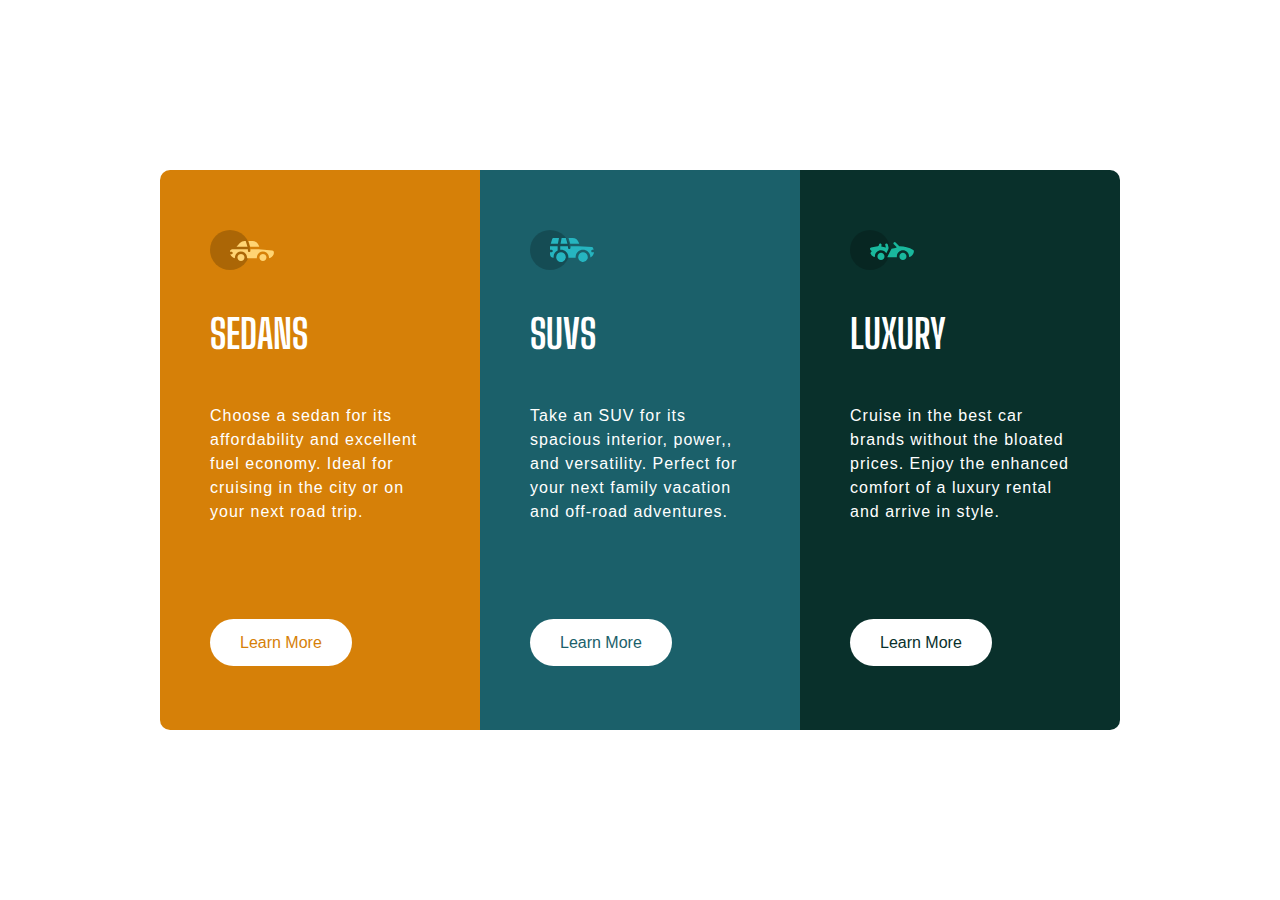
==== index.html @ 886cc132 "Zuri Frontend Tasks" ====
<!DOCTYPE html>
<html lang="en">
  <head>
    <meta charset="UTF-8" />
    <meta http-equiv="X-UA-Compatible" content="IE=edge" />
    <meta name="viewport" content="width=device-width, initial-scale=1.0" />
    <link rel="preconnect" href="https://fonts.googleapis.com" />
    <link rel="preconnect" href="https://fonts.gstatic.com" crossorigin />
    <link
      href="https://fonts.googleapis.com/css2?family=Big+Shoulders+Display:wght@700&display=swap"
      rel="stylesheet"
    />
    <link rel="stylesheet" href="style.css" />
    <link rel="icon" href="favicon-32x32.png" type="image/png" sizes="32x32" />
    <title>Flexbox</title>
  </head>
  <body>
    <header></header>

    <main>
      <div class="container">
        <div class="column1">
          <img src="/images/icon-sedans.svg" alt="" />
          <h2>SEDANS</h2>
          <p>
            Choose a sedan for its affordability and excellent fuel economy.
            Ideal for cruising in the city or on your next road trip.
          </p>
          <br />
          <br />
          <br />
          <br />
          <br />
          <a href="#" class="button1">Learn More</a>
        </div>

        <div class="column2">
          <img src="/images/icon-suvs.svg" alt="" />
          <h2>SUVS</h2>
          <p>
            Take an SUV for its spacious interior, power,, and versatility.
            Perfect for your next family vacation and off-road adventures.
          </p>
          <br />
          <br />
          <br />
          <br />
          <br />
          <a href="#" class="button2">Learn More</a>
        </div>

        <div class="column3">
          <img src="/images/icon-luxury.svg" alt="" />
          <h2>LUXURY</h2>
          <p>
            Cruise in the best car brands without the bloated prices. Enjoy the
            enhanced comfort of a luxury rental and arrive in style.
          </p>
          <br />
          <br />
          <br />
          <br />
          <br />
          <a href="#" class="button3">Learn More</a>
        </div>
      </div>
    </main>

    <footer></footer>
  </body>
</html>
---- style.css ----
* {
  padding: 0;
  margin: 0;
  box-sizing: border-box;
  font-family: Arial, Helvetica, sans-serif;
}

main {
  display: flex;
  place-items: center;
  height: 100vh;
}

.container {
  display: flex;
  margin: auto;
  justify-content: center;
  align-items: center;
  color: #ffffff;
}

h2 {
  font-family: "Big Shoulders Display", sans-serif;
  font-size: 40px;
  padding: 36px 0 26px;
}

p {
  line-height: 150%;
  letter-spacing: 1px;
  padding: 20px 0;
}

div {
  min-height: 560px;
  padding: 60px 50px;
}

.column1 {
  background: #d68008;
  width: 320px;
  border-radius: 10px 0 0 10px;
}

.column2 {
  background: #1b606a;
  width: 320px;
}

.column3 {
  background: #09302b;
  width: 320px;
  border-radius: 0 10px 10px 0;
}

.button1 {
  color: #d68008;
  text-decoration: none;
  padding: 15px 30px;
  background: #fff;
  border-radius: 36px;
}

.button1:hover {
  color: #ffffff;
  border: 2px solid #ffffff;
  background: none;
}

.button2 {
  color: #1b606a;
  text-decoration: none;
  padding: 15px 30px;
  background: #fff;
  border-radius: 36px;
}

.button2:hover {
  color: #ffffff;
  border: 2px solid #ffffff;
  background: none;
}

.button3 {
  color: #09302b;
  text-decoration: none;
  padding: 15px 30px;
  background: #fff;
  border-radius: 36px;
}

.button3:hover {
  color: #ffffff;
  border: 2px solid #ffffff;
  background: none;
}

@media only screen and (max-width: 960px) {
  .container {
    flex-direction: column;
  }

  .column1,
  .column2,
  .column3 {
    border-radius: 0;
  }
}
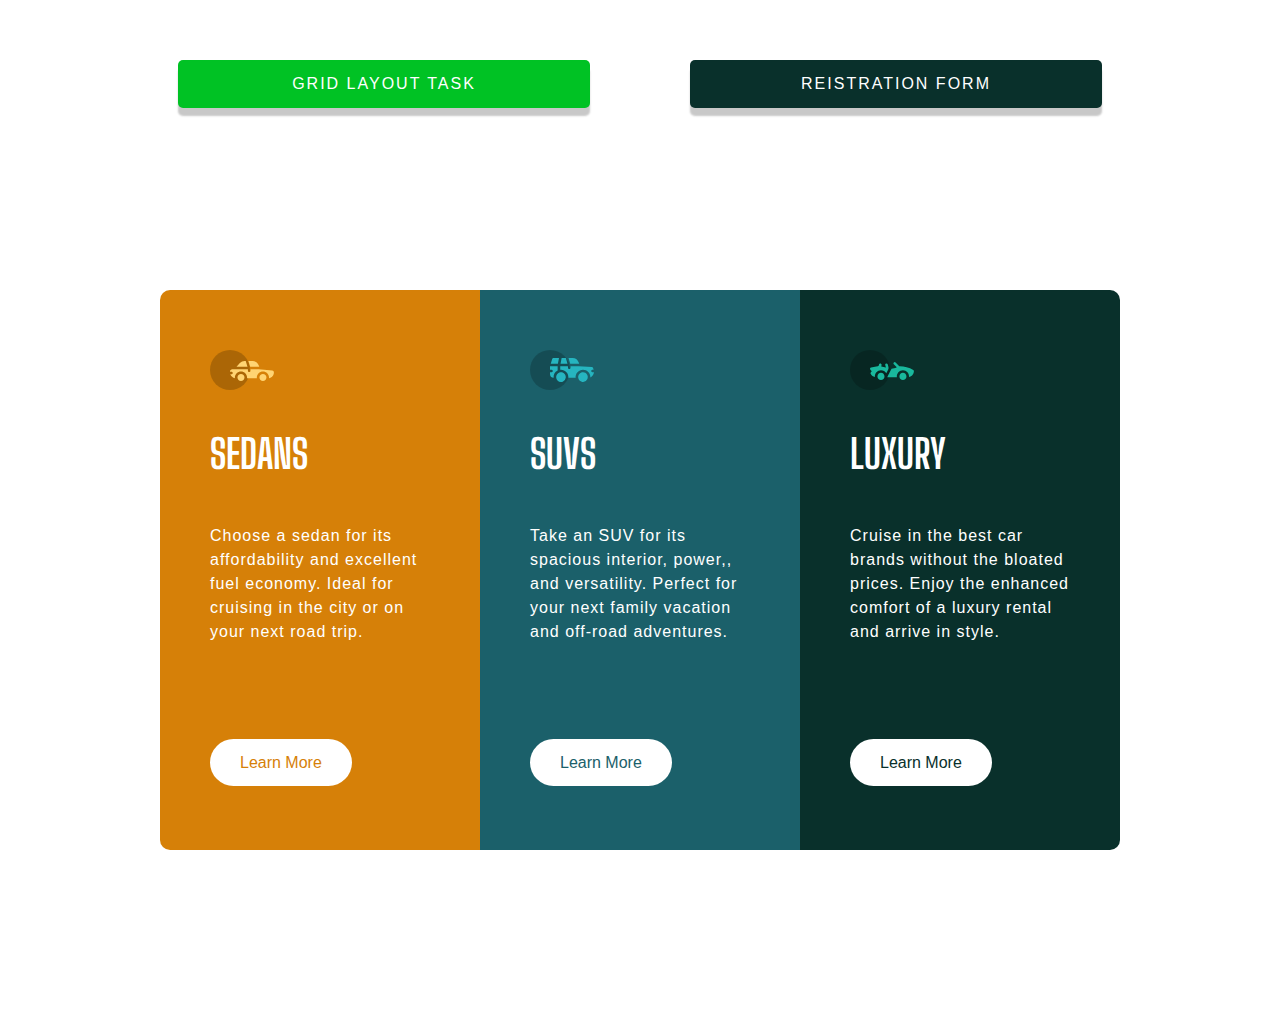
==== commit 63647db2: "Included links to Registration Form and Grid layout tasks" ====
--- a/index.html
+++ b/index.html
@@ -15,7 +15,19 @@
     <title>Flexbox</title>
   </head>
   <body>
-    <header></header>
+    <header>
+      <div class="left-container">
+        <div class="secondary-button">
+          <a href="/grid.html">GRID LAYOUT TASK</a>
+        </div>
+      </div>
+
+      <div class="right-container">
+        <div class="primary-button">
+          <a href="/register.html">REISTRATION FORM</a>
+        </div>
+      </div>
+    </header>
 
     <main>
       <div class="container">
--- a/style.css
+++ b/style.css
@@ -3,6 +3,18 @@
   margin: 0;
   box-sizing: border-box;
   font-family: Arial, Helvetica, sans-serif;
+}
+
+header {
+  display: flex;
+  width: 80%;
+  margin: auto;
+}
+
+.left-container,
+.right-container {
+  max-height: 100px;
+  width: 100%;
 }
 
 main {
@@ -32,23 +44,25 @@
 }
 
 div {
-  min-height: 560px;
   padding: 60px 50px;
 }
 
 .column1 {
   background: #d68008;
+  min-height: 560px;
   width: 320px;
   border-radius: 10px 0 0 10px;
 }
 
 .column2 {
   background: #1b606a;
+  min-height: 560px;
   width: 320px;
 }
 
 .column3 {
   background: #09302b;
+  min-height: 560px;
   width: 320px;
   border-radius: 0 10px 10px 0;
 }
@@ -95,11 +109,53 @@
   background: none;
 }
 
+.primary-button {
+  background: #09302b;
+  padding: 15px;
+  text-decoration: none;
+  border-radius: 5px;
+  color: #fff;
+  text-align: center;
+  width: 100%;
+  box-shadow: 0px 8px 2px rgba(16, 16, 16, 0.23);
+}
+
+.primary-button:hover {
+  background: #1b606a;
+  box-shadow: 0 3px 1px #09302b;
+}
+
+.secondary-button {
+  background: hsl(131, 100%, 38%);
+  padding: 15px;
+  text-decoration: none;
+  border-radius: 5px;
+  color: #fff;
+  text-align: center;
+  width: 100%;
+  box-shadow: 0px 8px 2px rgba(16, 16, 16, 0.23);
+}
+
+.primary-button a,
+.secondary-button a {
+  text-decoration: none;
+  color: #fff;
+  letter-spacing: 2px;
+}
+.secondary-button:hover {
+  background: hsl(248, 39%, 54%);
+  box-shadow: 0 3px 1px hsla(247, 31%, 36%, 0.892);
+}
+
 @media only screen and (max-width: 960px) {
   .container {
     flex-direction: column;
   }
 
+  header {
+    flex-direction: column;
+    width: 80%;
+  }
   .column1,
   .column2,
   .column3 {
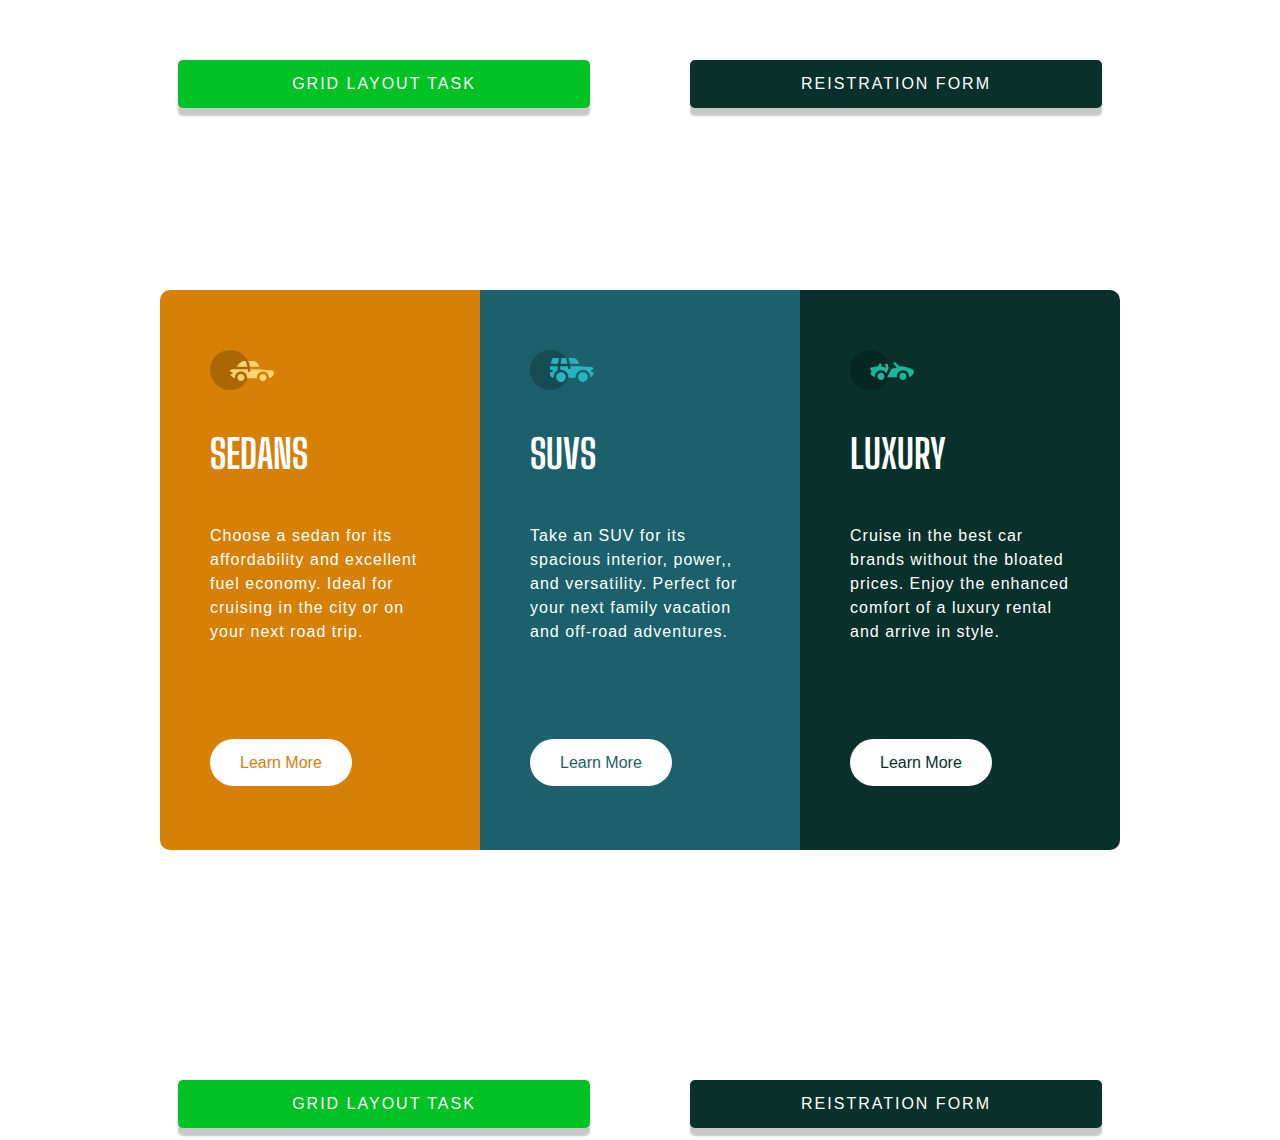
==== commit 500b4cdc: "Added the links to Registration Form and Grid Layout tasks to Footer" ====
--- a/index.html
+++ b/index.html
@@ -78,6 +78,18 @@
       </div>
     </main>
 
-    <footer></footer>
+    <footer>
+      <div class="left-container">
+        <div class="secondary-button">
+          <a href="/grid.html">GRID LAYOUT TASK</a>
+        </div>
+      </div>
+
+      <div class="right-container">
+        <div class="primary-button">
+          <a href="/register.html">REISTRATION FORM</a>
+        </div>
+      </div>
+    </footer>
   </body>
 </html>
--- a/style.css
+++ b/style.css
@@ -6,6 +6,12 @@
 }
 
 header {
+  display: flex;
+  width: 80%;
+  margin: auto;
+}
+
+footer {
   display: flex;
   width: 80%;
   margin: auto;
@@ -156,6 +162,12 @@
     flex-direction: column;
     width: 80%;
   }
+
+  footer {
+    flex-direction: column;
+    width: 80%;
+  }
+
   .column1,
   .column2,
   .column3 {
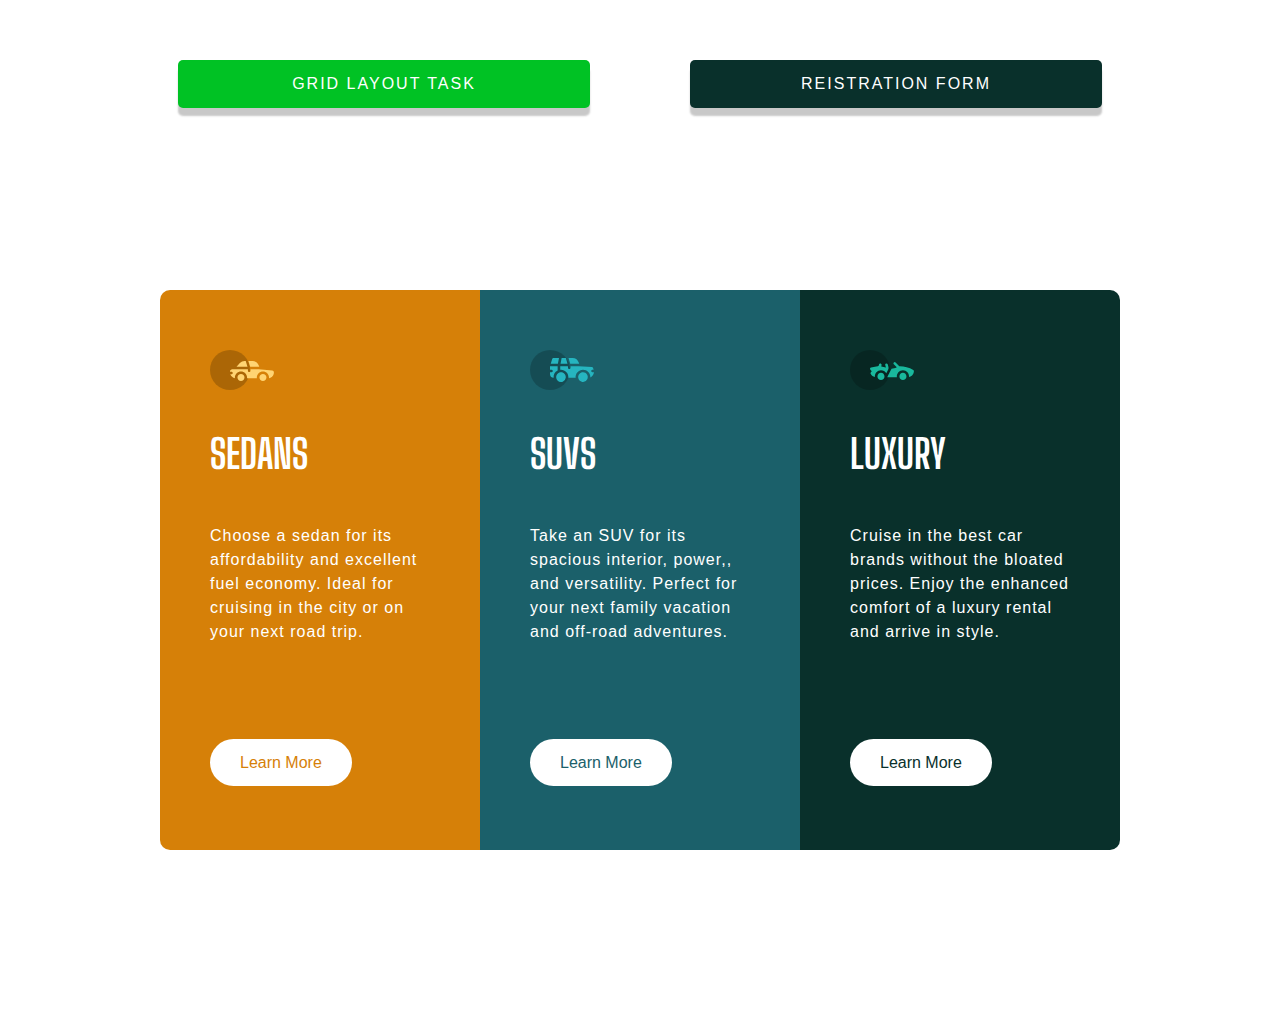
==== commit f26e3535: "Removed the links from Footer" ====
--- a/index.html
+++ b/index.html
@@ -78,18 +78,6 @@
       </div>
     </main>
 
-    <footer>
-      <div class="left-container">
-        <div class="secondary-button">
-          <a href="/grid.html">GRID LAYOUT TASK</a>
-        </div>
-      </div>
-
-      <div class="right-container">
-        <div class="primary-button">
-          <a href="/register.html">REISTRATION FORM</a>
-        </div>
-      </div>
-    </footer>
+    <footer></footer>
   </body>
 </html>
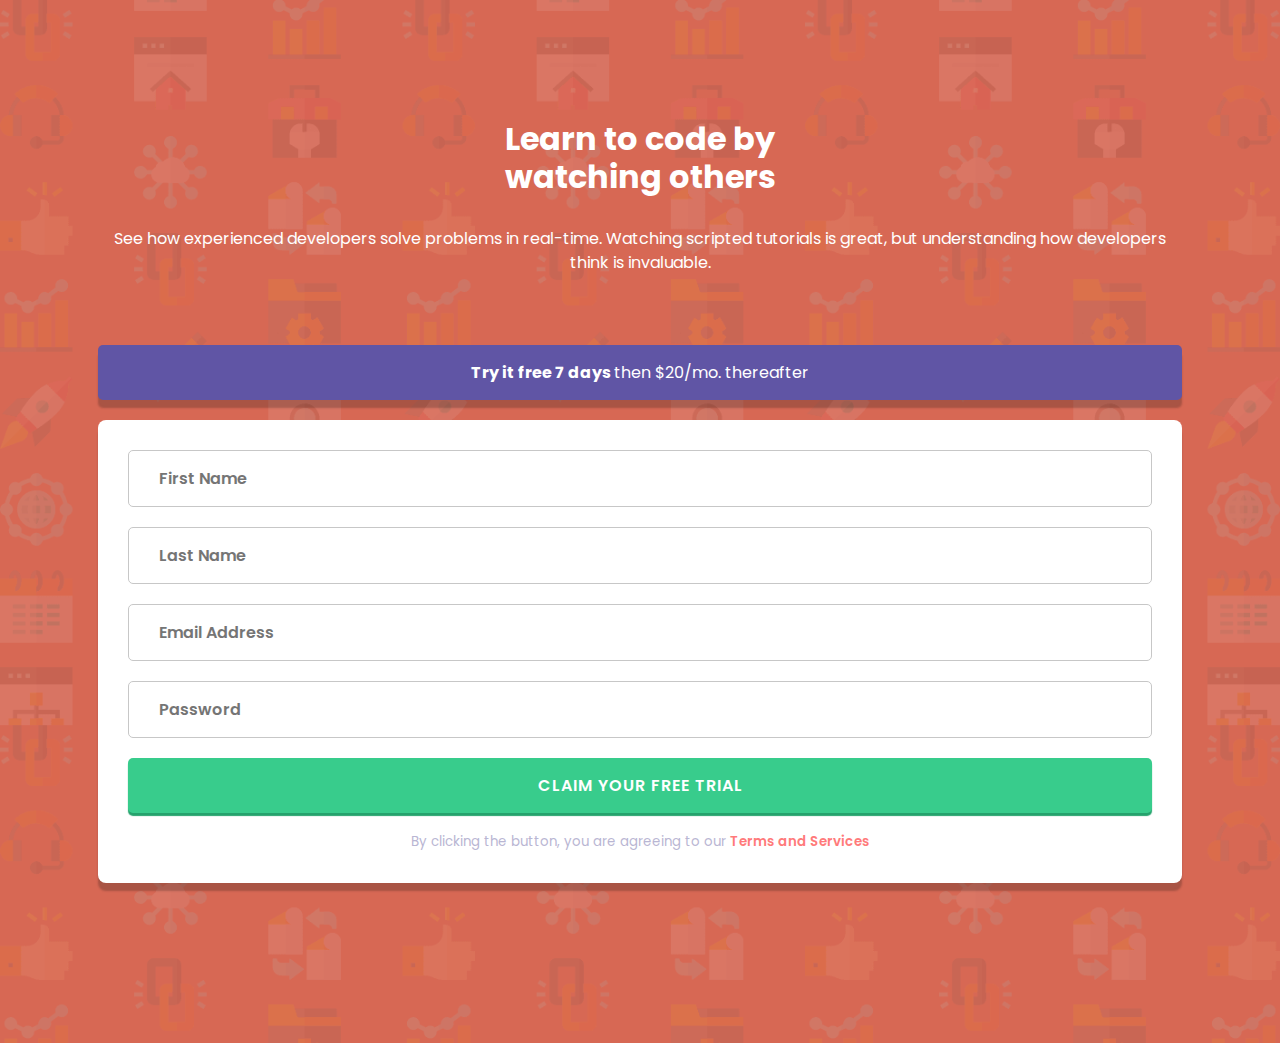
==== commit 1a20b697: "Rename register.html to index.html" ====
--- a/index.html
+++ b/index.html
@@ -7,77 +7,90 @@
     <link rel="preconnect" href="https://fonts.googleapis.com" />
     <link rel="preconnect" href="https://fonts.gstatic.com" crossorigin />
     <link
-      href="https://fonts.googleapis.com/css2?family=Big+Shoulders+Display:wght@700&display=swap"
+      href="https://fonts.googleapis.com/css2?family=Poppins:wght@400;500;600;700&display=swap"
       rel="stylesheet"
     />
-    <link rel="stylesheet" href="style.css" />
-    <link rel="icon" href="favicon-32x32.png" type="image/png" sizes="32x32" />
-    <title>Flexbox</title>
+    <link rel="stylesheet" href="reg-style.css" />
+    <title>Registration Form</title>
   </head>
   <body>
-    <header>
+    <main class="container">
       <div class="left-container">
-        <div class="secondary-button">
-          <a href="/grid.html">GRID LAYOUT TASK</a>
-        </div>
+        <h1>
+          Learn to code by <br />
+          watching others
+        </h1>
+        <p>
+          See how experienced developers solve problems in real-time. Watching
+          scripted tutorials is great, but understanding how developers think is
+          invaluable.
+        </p>
       </div>
 
       <div class="right-container">
-        <div class="primary-button">
-          <a href="/register.html">REISTRATION FORM</a>
-        </div>
-      </div>
-    </header>
-
-    <main>
-      <div class="container">
-        <div class="column1">
-          <img src="/images/icon-sedans.svg" alt="" />
-          <h2>SEDANS</h2>
-          <p>
-            Choose a sedan for its affordability and excellent fuel economy.
-            Ideal for cruising in the city or on your next road trip.
-          </p>
-          <br />
-          <br />
-          <br />
-          <br />
-          <br />
-          <a href="#" class="button1">Learn More</a>
+        <div class="secondary-button">
+          <a href="#">
+            <span> Try it free 7 days </span> then $20/mo. thereafter</a
+          >
         </div>
 
-        <div class="column2">
-          <img src="/images/icon-suvs.svg" alt="" />
-          <h2>SUVS</h2>
-          <p>
-            Take an SUV for its spacious interior, power,, and versatility.
-            Perfect for your next family vacation and off-road adventures.
-          </p>
-          <br />
-          <br />
-          <br />
-          <br />
-          <br />
-          <a href="#" class="button2">Learn More</a>
-        </div>
+        <form action="action-page.php" class="form-container">
+          <label for="fname"></label>
+          <input
+            type="text"
+            name="fname"
+            id="fname"
+            placeholder="First Name"
+            required
+            minlength="3"
+            maxlength="30"
+          />
 
-        <div class="column3">
-          <img src="/images/icon-luxury.svg" alt="" />
-          <h2>LUXURY</h2>
-          <p>
-            Cruise in the best car brands without the bloated prices. Enjoy the
-            enhanced comfort of a luxury rental and arrive in style.
-          </p>
-          <br />
-          <br />
-          <br />
-          <br />
-          <br />
-          <a href="#" class="button3">Learn More</a>
-        </div>
+          <label for="lname"></label>
+          <input
+            type="text"
+            name="lname"
+            id="lname"
+            placeholder="Last Name"
+            required
+            minlength="3"
+            maxlength="30"
+          />
+
+          <label for="email"></label>
+          <input
+            type="email"
+            name="email"
+            id="email"
+            placeholder="Email Address"
+            required
+            pattern="[^@\s]+@[^@\s]+\.[^@\s]+"
+            minlength="5"
+            maxlength="128"
+          />
+
+          <label for="password"></label>
+          <input
+            type="password"
+            name="password"
+            id="password"
+            placeholder="Password"
+            required
+            pattern="regex"
+            minlength="8"
+            maxlength="128"
+          />
+
+          <input type="submit" value="CLAIM YOUR FREE TRIAL" />
+
+          <div class="center-align">
+            <small>
+              By clicking the button, you are agreeing to our
+              <span>Terms and Services</span>
+            </small>
+          </div>
+        </form>
       </div>
     </main>
-
-    <footer></footer>
   </body>
 </html>
--- a/reg-style.css
+++ b/reg-style.css
@@ -0,0 +1,192 @@
+/* # Front-end Style Guide
+
+## Layout
+
+The designs were created to the following widths:
+
+- Mobile: 375px
+- Desktop: 1440px
+
+## Colors
+
+### Primary
+
+- Red: hsl(0, 100%, 74%) 
+- Green: hsl(154, 59%, 51%)
+
+### Accent
+
+- Blue: hsl(248, 32%, 49%)
+
+### Neutral
+
+- Dark Blue: hsl(249, 10%, 26%) 
+- Grayish Blue: hsl(246, 25%, 77%)
+
+## Typography
+
+### Body Copy
+
+- Font size: 16px
+
+### Font
+
+- Family: [Poppins](https://fonts.google.com/specimen/Poppins)
+- Weights: 400, 500, 600, 700 */
+
+* {
+  padding: 0;
+  margin: 0;
+  box-sizing: border-box;
+  font-family: "Poppins", sans-serif;
+}
+
+body {
+  background-image: url("/images/bg-intro-desktop.png");
+  background-size: 100%;
+  background-color: #d76854;
+  max-width: 1144px;
+  place-items: center;
+  margin: auto;
+  font-size: 16px;
+  padding: 0 30px 60px;
+}
+
+main {
+  width: 100%;
+  margin: 100px auto;
+  text-align: center;
+}
+
+.left-container {
+  color: #fff;
+  width: 100%;
+}
+
+h1 {
+  line-height: 120%;
+  padding: 20px 0;
+  font-weight: 700;
+}
+
+p {
+  line-height: 150%;
+  font-size: 16px;
+  padding: 10px 0;
+  font-weight: 400;
+}
+
+.right-container {
+  width: 100%;
+}
+
+.form-container {
+  background: #fff;
+  padding: 30px;
+  width: 100%;
+  border-radius: 8px;
+  margin-top: 20px;
+  box-shadow: 0px 8px 2px rgba(16, 16, 16, 0.23);
+}
+
+.secondary-button {
+  background: hsl(248, 32%, 49%);
+  padding: 15px 30%;
+  text-decoration: none;
+  border-radius: 5px;
+  color: #fff;
+  text-align: center;
+  width: 100%;
+  box-shadow: 0px 8px 2px rgba(16, 16, 16, 0.23);
+  margin-top: 60px;
+}
+
+.secondary-button:hover {
+  background: hsl(248, 39%, 54%);
+  box-shadow: 0 3px 1px hsla(247, 31%, 36%, 0.892);
+}
+
+.secondary-button span {
+  font-weight: 700;
+}
+
+.secondary-button a {
+  color: #fff;
+  text-decoration: none;
+}
+
+input[type="text"],
+input[type="password"],
+input[type="email"] {
+  width: 100%;
+  padding: 15px 30px;
+  margin-bottom: 20px;
+  font-size: 16px;
+  font-weight: 600;
+  border-radius: 5px;
+  border: 1px solid hsl(0, 0%, 78%);
+}
+
+input[type="text"]:focus,
+input[type="email"]:focus {
+  border: 1px solid hsl(249, 10%, 26%);
+}
+
+input[type="submit"] {
+  width: 100%;
+  background: hsl(154, 59%, 51%);
+  padding: 15px;
+  border: none;
+  border-radius: 5px;
+  box-shadow: 0 3px 1px hsl(154, 63%, 39%);
+  margin-bottom: 15px;
+  font-size: 16px;
+  color: #fff;
+  font-weight: 600;
+  letter-spacing: 1px;
+}
+
+.center-align {
+  text-align: center;
+}
+
+small {
+  color: hsl(246, 25%, 77%);
+}
+
+small span {
+  color: hsl(0, 100%, 74%);
+  font-weight: 600;
+}
+
+@media only screen and (min-width: 375px) {
+  main {
+    display: flex;
+    flex-direction: column;
+  }
+}
+
+@media only screen and (min-width: 1444px) {
+  body {
+    display: flex;
+    place-items: center;
+    padding: 0;
+    height: 100vh;
+  }
+
+  main {
+    margin: 0 auto;
+    display: flex;
+    flex-direction: row;
+    text-align: left;
+    place-items: center;
+  }
+
+  .secondary-button {
+    padding: 15px 30px;
+  }
+
+  .left-container {
+    padding-right: 40px;
+  }
+}
